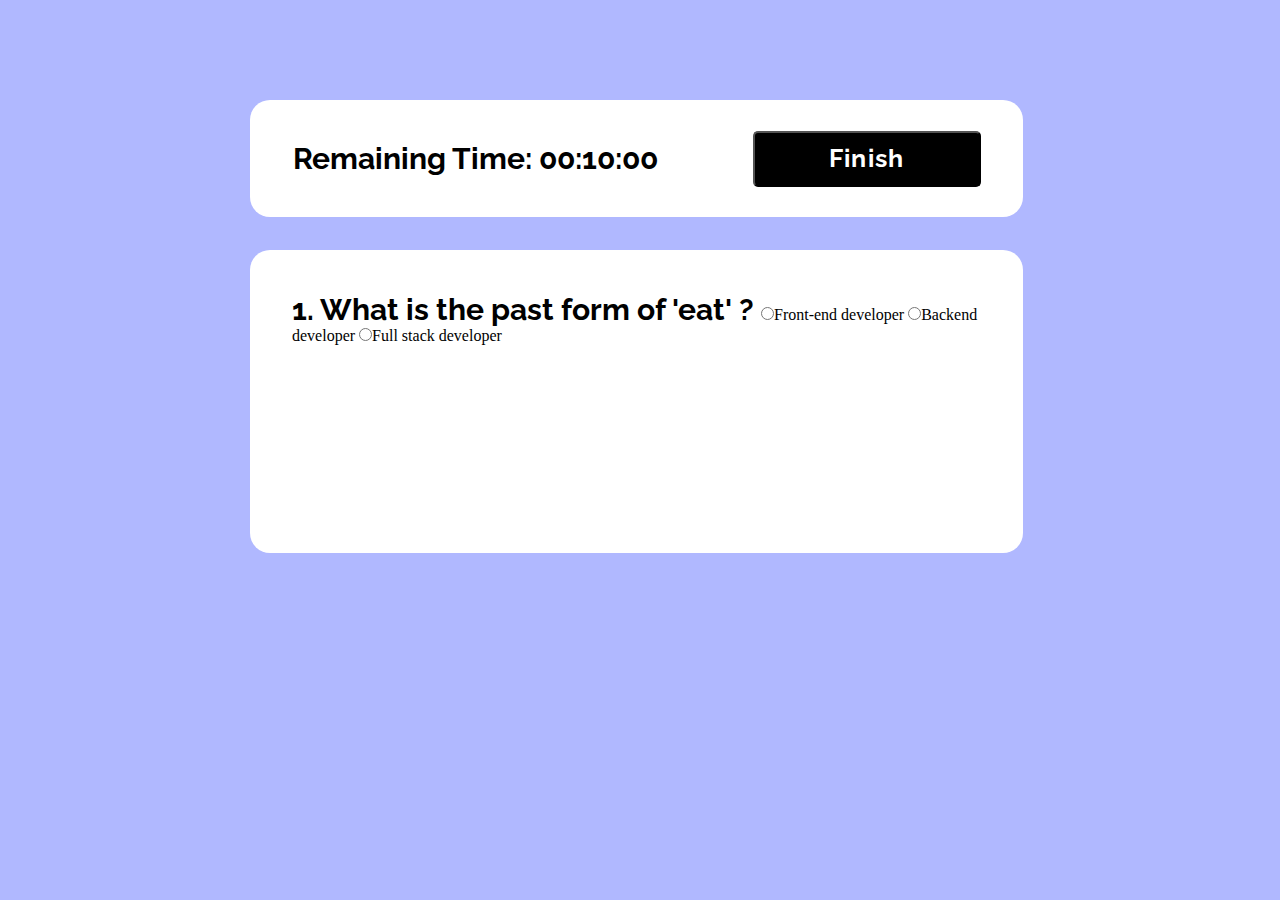
==== mcq.html @ 083d30c7 "upto form" ====
<!DOCTYPE html>
<html lang="en">

<head>
    <meta charset="UTF-8">
    <meta http-equiv="X-UA-Compatible" content="IE=edge">
    <meta name="viewport" content="width=device-width, initial-scale=1.0">
    <title>Techhome Challenge</title>
    <link rel="stylesheet" href="./style/custom.css">

</head>

<body style="background-color:#B0B8FF;">
    <section id="mcq_page">
        <div class="container">
            <div class="exam-contents">
                <div class="exam-header">
                    <h3>Remaining Time: <span id="remaining_time">00:10:00</span></h3>
                    <a href="./mcq.html">
                        <button class="finish_button">Finish</button>
                    </a>
                </div>
                <div id="exam-questions">
                    <div id="single_question">
                        <form action="" onsubmit="handleSubmitAnswer">
                            <label id="question"><span id="question_no">1</span>. <span id="question_text"> What is the past
                                    form of 'eat' ?</span>
                            </label>
                            <label for="Front-end">
                                <input type="radio" name="profession" id="Front-end" value="Front-end Developer">Front-end
                                developer
                            </label>
                            <label for="Backend">
                                <input type="radio" name="profession" id="Backend" value="Back-end Developer">Backend
                                developer
                            </label>
                            <label for="Full-stack">
                                <input type="radio" name="profession" id="Full-stack" value="Full-stack Developer">Full
                                stack developer
                            </label><br>
                        </form>
                    </div>
                   

                </div>
            </div>



        </div>
    </section>






    <script src="./js/script.js"></script>
</body>

</html>
---- style/custom.css ----
@import url('https://fonts.googleapis.com/css2?family=Rosario:wght@300&display=swap');
@import url('https://fonts.googleapis.com/css2?family=Raleway:wght@300;400;500;600;700;800;900&display=swap');

:root {
    --home_bg: #E0CABC;
    --mcq_bg: #B0B8FF;
    --result_bg: #E0CABC;
    --timeout_bg: linear-gradient(to right, #FF646D, #F45656);
    --font_rosario: 'Rosario', sans-serif;
    --font_raleway: 'Raleway', sans-serif;
}

* {
    margin: 0;
    padding: 0;
    box-sizing: border-box;
}

ul {
    list-style-type: none;
}

img {
    vertical-align: middle;
}

a {
    text-decoration: none;
}

/* common css ends */

.full-wrapper {
    width: 100%;
    height: 100vh;
}

.container {
    width: 90%;
    margin: 0 auto;
}

.divider {
    display: flex;
    align-items: center;
}

.banner-img {
    width: 50%;
}

.banner-img img {
    width: 90%;
}

.banner-details {
    width: 50%;
}

.title {
    font-family: var(--font_rosario);
    font-size: 45px;
    font-weight: 400;
    text-align: center;
    margin-bottom: 42px;
}

.details-box {
    width: 603px;
    height: 301px;
    border: 2px solid white;
    background-color: #ffffff;
    box-shadow: 0px, 4px rgba(0, 0, 0, 0.1);
    border-radius: 20px;
    -webkit-border-radius: 20px;
    -moz-border-radius: 20px;
    -ms-border-radius: 20px;
    -o-border-radius: 20px;
    box-shadow: 0px, 4px, 70px, 0 rgba(0, 0, 0, 0.1);
}

.instruction {
    font-family: var(--font_raleway);
    font-size: 35px;
    font-weight: 600;
    line-height: 41px;
    text-align: center;
    color: #373434;
    margin-top: 60px;

}

.topic {
    font-family: var(--font_raleway);
    font-size: 25px;
    font-weight: 300;
    line-height: 29px;
    text-align: center;
    color: #373434;
    margin: 28px 0px;

}

.call-to-action-button {
    font-family: var(--font_raleway);
    font-size: 25px;
    font-weight: 700;
    line-height: 29px;
    letter-spacing: .05em;
    text-align: center;
    height: 70px;
    width: 420px;
    color: white;
    background-color: #000000;
    margin-left: 95px;
    border-radius: 5px;
    -webkit-border-radius: 5px;
    -moz-border-radius: 5px;
    -ms-border-radius: 5px;
    -o-border-radius: 5px;
}

/* home page ends */

/* mcq page starts */

.exam-contents {
    width: 780px;
    margin: 0 auto;
    display: flex;
    flex-direction: column;
}

.exam-header {
    width: 773px;
    height: 117px;
    background: #FFFFFF;
    display: flex;
    justify-content: center;
    align-items: center;
    border-radius: 20px;
    -webkit-border-radius: 20px;
    -moz-border-radius: 20px;
    -ms-border-radius: 20px;
    -o-border-radius: 20px;
    margin-top: 100px;
    margin-bottom: 33px;
}

.exam-header h3 {
    font-family: var(--font_raleway);
    font-size: 30px;
    font-weight: 700;
    line-height: 35px;
    letter-spacing: 0em;
}

.finish_button {
    font-family: var(--font_raleway);
    font-size: 25px;
    font-weight: 700;
    line-height: 29px;
    letter-spacing: .05em;
    text-align: center;
    height: 56px;
    width: 228px;
    color: white;
    background-color: #000000;
    margin-left: 95px;
    border-radius: 5px;
    -webkit-border-radius: 5px;
    -moz-border-radius: 5px;
    -ms-border-radius: 5px;
    -o-border-radius: 5px;
}

#exam-questions {
    width: 773px;
}

#single_question {
    height: 303px;
    width: 773px;
    background: #FFFFFF;
    border-radius: 20px;
    -webkit-border-radius: 20px;
    -moz-border-radius: 20px;
    -ms-border-radius: 20px;
    -o-border-radius: 20px;
    padding: 42px;
}

#question {
    font-family: var(--font_raleway);
    font-size: 30px;
    font-weight: 700;
    line-height: 35px;
    letter-spacing: 0em;
    text-align: left;
}
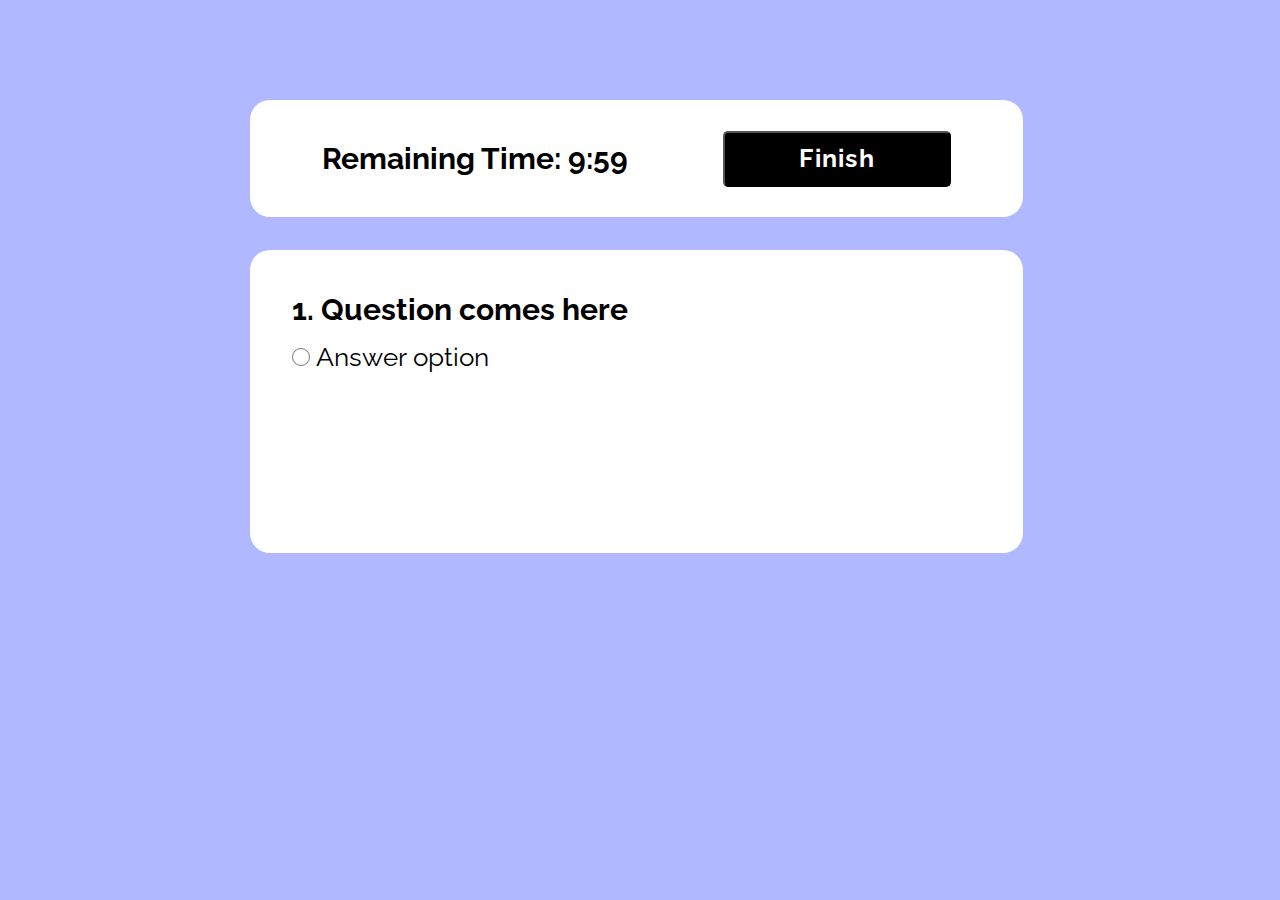
==== commit 038e3b51: "upto timer" ====
--- a/mcq.html
+++ b/mcq.html
@@ -15,33 +15,21 @@
         <div class="container">
             <div class="exam-contents">
                 <div class="exam-header">
-                    <h3>Remaining Time: <span id="remaining_time">00:10:00</span></h3>
+                    <h3>Remaining Time: <span id="timer"></span></h3>
                     <a href="./mcq.html">
                         <button class="finish_button">Finish</button>
                     </a>
                 </div>
                 <div id="exam-questions">
                     <div id="single_question">
-                        <form action="" onsubmit="handleSubmitAnswer">
-                            <label id="question"><span id="question_no">1</span>. <span id="question_text"> What is the past
-                                    form of 'eat' ?</span>
-                            </label>
-                            <label for="Front-end">
-                                <input type="radio" name="profession" id="Front-end" value="Front-end Developer">Front-end
-                                developer
-                            </label>
-                            <label for="Backend">
-                                <input type="radio" name="profession" id="Backend" value="Back-end Developer">Backend
-                                developer
-                            </label>
-                            <label for="Full-stack">
-                                <input type="radio" name="profession" id="Full-stack" value="Full-stack Developer">Full
-                                stack developer
-                            </label><br>
-                        </form>
+                        <h2 id="question"><span id="question_no">1. </span> Question comes here</h2>
+                        <ul>
+                            <li id="option">
+                                <input type="radio" name="answer" id="ans1" class="answer">
+                                <label for="ans1" id="option1">Answer option</label>
+                            </li>
+                        </ul>
                     </div>
-                   
-
                 </div>
             </div>
 
--- a/style/custom.css
+++ b/style/custom.css
@@ -28,7 +28,6 @@
     text-decoration: none;
 }
 
-/* common css ends */
 
 .full-wrapper {
     width: 100%;
@@ -44,6 +43,8 @@
     display: flex;
     align-items: center;
 }
+
+/* common css ends */
 
 .banner-img {
     width: 50%;
@@ -197,4 +198,19 @@
     line-height: 35px;
     letter-spacing: 0em;
     text-align: left;
-}+    margin-bottom: 13px;
+}
+
+#option {
+    font-family: var(--font_raleway);
+    font-size: 26px;
+    font-weight: 400;
+    line-height: 35px;
+    letter-spacing: 0em;
+    text-align: left;
+    cursor: pointer;
+}
+#option input{
+    height: 18px;
+    width: 18px;
+}
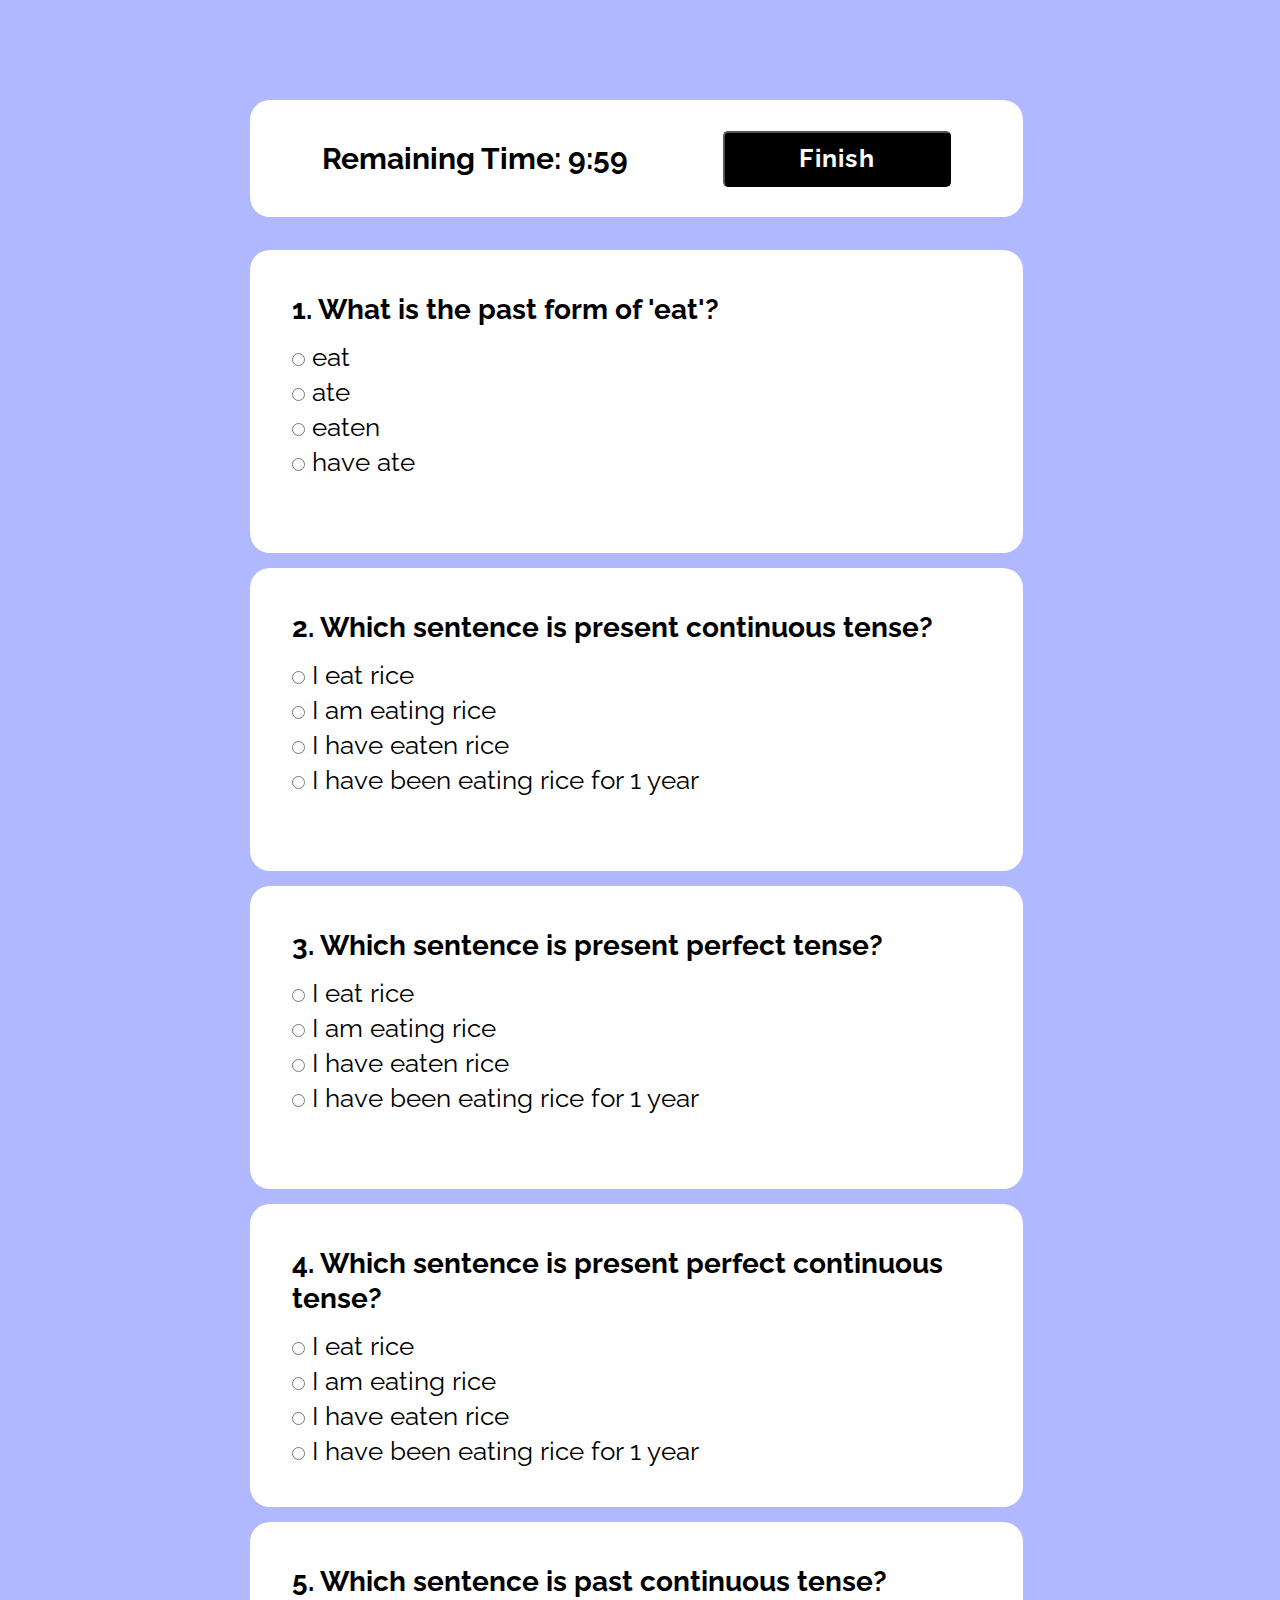
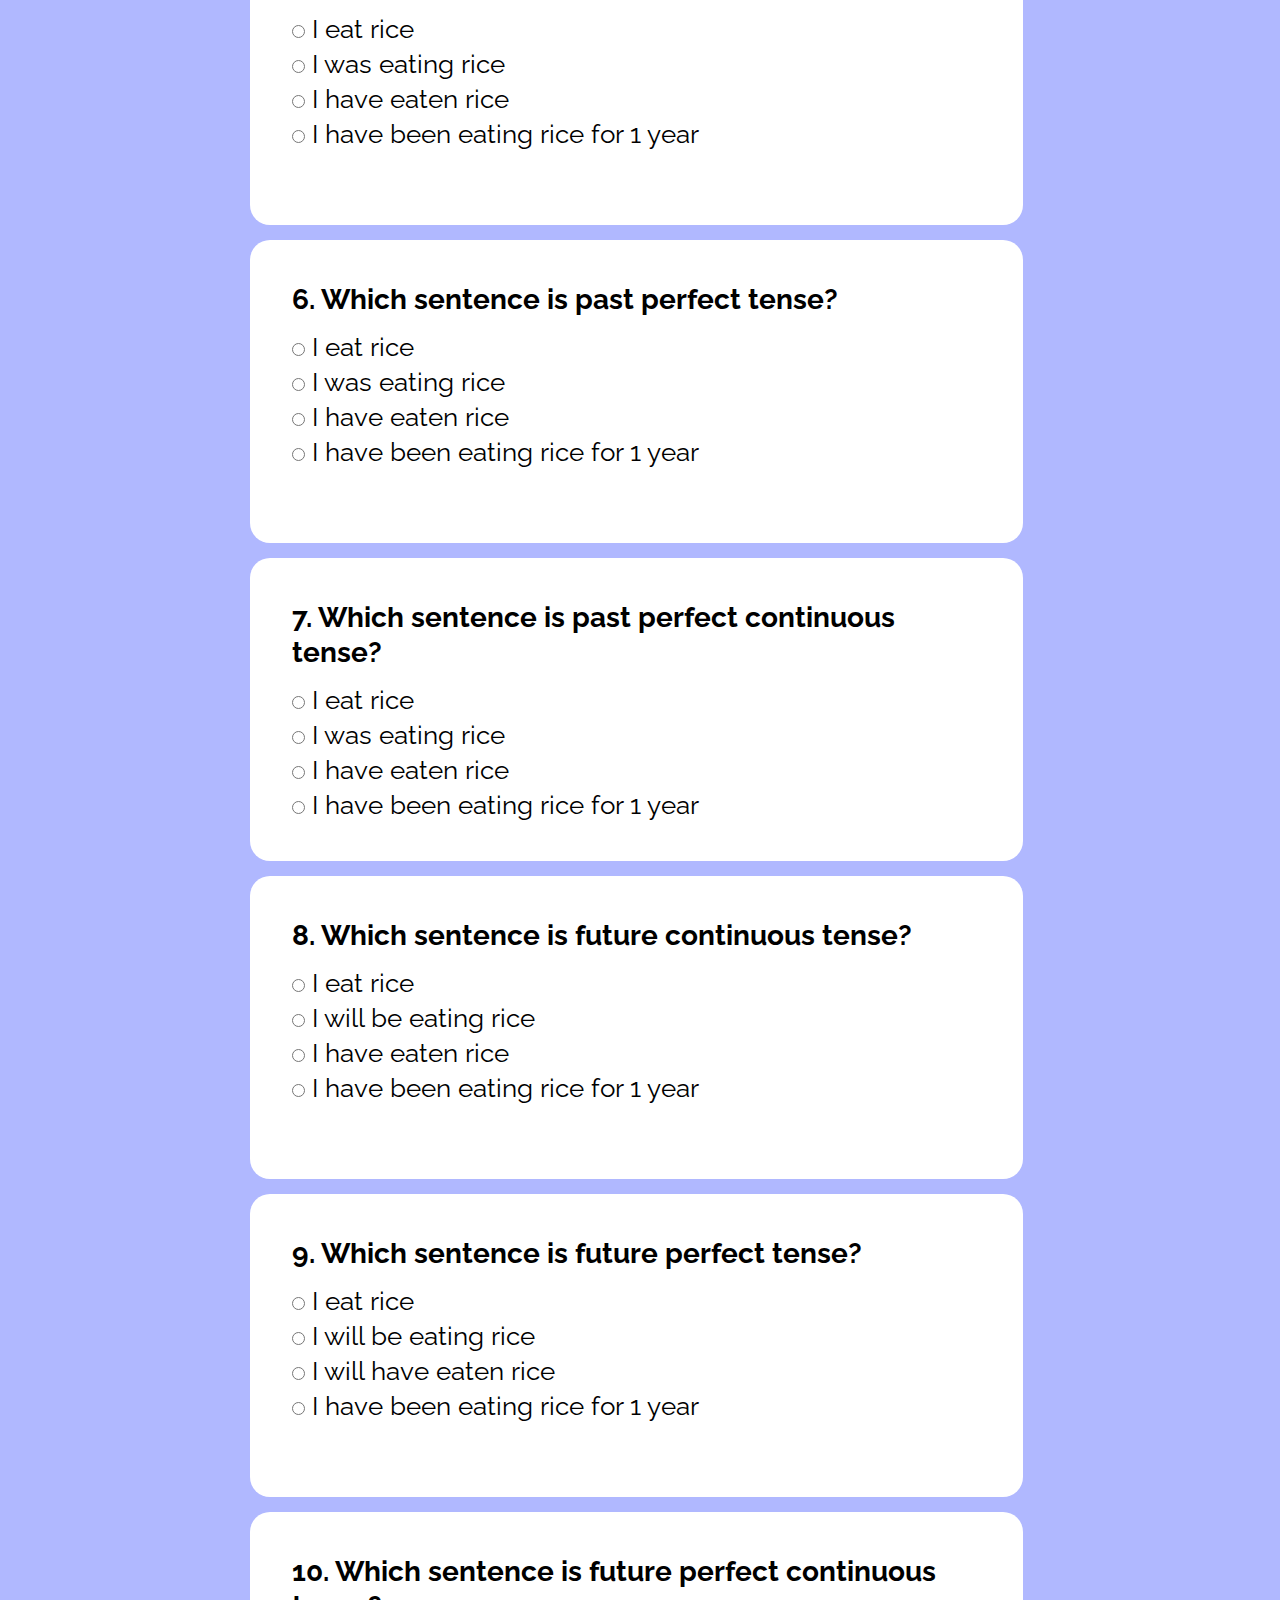
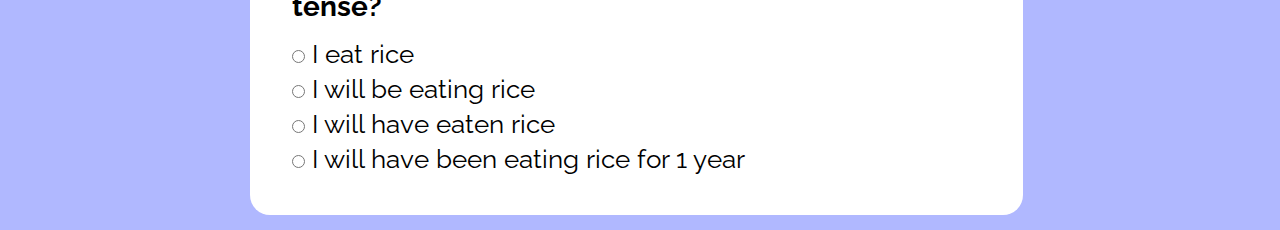
==== commit f253271b: "ui with timeout" ====
--- a/mcq.html
+++ b/mcq.html
@@ -16,24 +16,14 @@
             <div class="exam-contents">
                 <div class="exam-header">
                     <h3>Remaining Time: <span id="timer"></span></h3>
-                    <a href="./mcq.html">
+                    <a href="./result.html">
                         <button class="finish_button">Finish</button>
                     </a>
                 </div>
                 <div id="exam-questions">
-                    <div id="single_question">
-                        <h2 id="question"><span id="question_no">1. </span> Question comes here</h2>
-                        <ul>
-                            <li id="option">
-                                <input type="radio" name="answer" id="ans1" class="answer">
-                                <label for="ans1" id="option1">Answer option</label>
-                            </li>
-                        </ul>
-                    </div>
+                    
                 </div>
             </div>
-
-
 
         </div>
     </section>
--- a/style/custom.css
+++ b/style/custom.css
@@ -114,6 +114,23 @@
     color: white;
     background-color: #000000;
     margin-left: 95px;
+    border-radius: 5px;
+    -webkit-border-radius: 5px;
+    -moz-border-radius: 5px;
+    -ms-border-radius: 5px;
+    -o-border-radius: 5px;
+}
+.medium-call-to-action-button {
+    font-family: var(--font_raleway);
+    font-size: 25px;
+    font-weight: 700;
+    line-height: 29px;
+    letter-spacing: .05em;
+    text-align: center;
+    height: 70px;
+    width: 344px;
+    color: white;
+    background-color: #000000;
     border-radius: 5px;
     -webkit-border-radius: 5px;
     -moz-border-radius: 5px;
@@ -189,11 +206,12 @@
     -ms-border-radius: 20px;
     -o-border-radius: 20px;
     padding: 42px;
-}
-
-#question {
-    font-family: var(--font_raleway);
-    font-size: 30px;
+    margin-bottom: 15px;
+}
+
+#question , #question span{
+    font-family: var(--font_raleway);
+    font-size: 28px;
     font-weight: 700;
     line-height: 35px;
     letter-spacing: 0em;
@@ -201,7 +219,8 @@
     margin-bottom: 13px;
 }
 
-#option {
+
+.option {
     font-family: var(--font_raleway);
     font-size: 26px;
     font-weight: 400;
@@ -210,6 +229,7 @@
     text-align: left;
     cursor: pointer;
 }
+
 #option input{
     height: 18px;
     width: 18px;
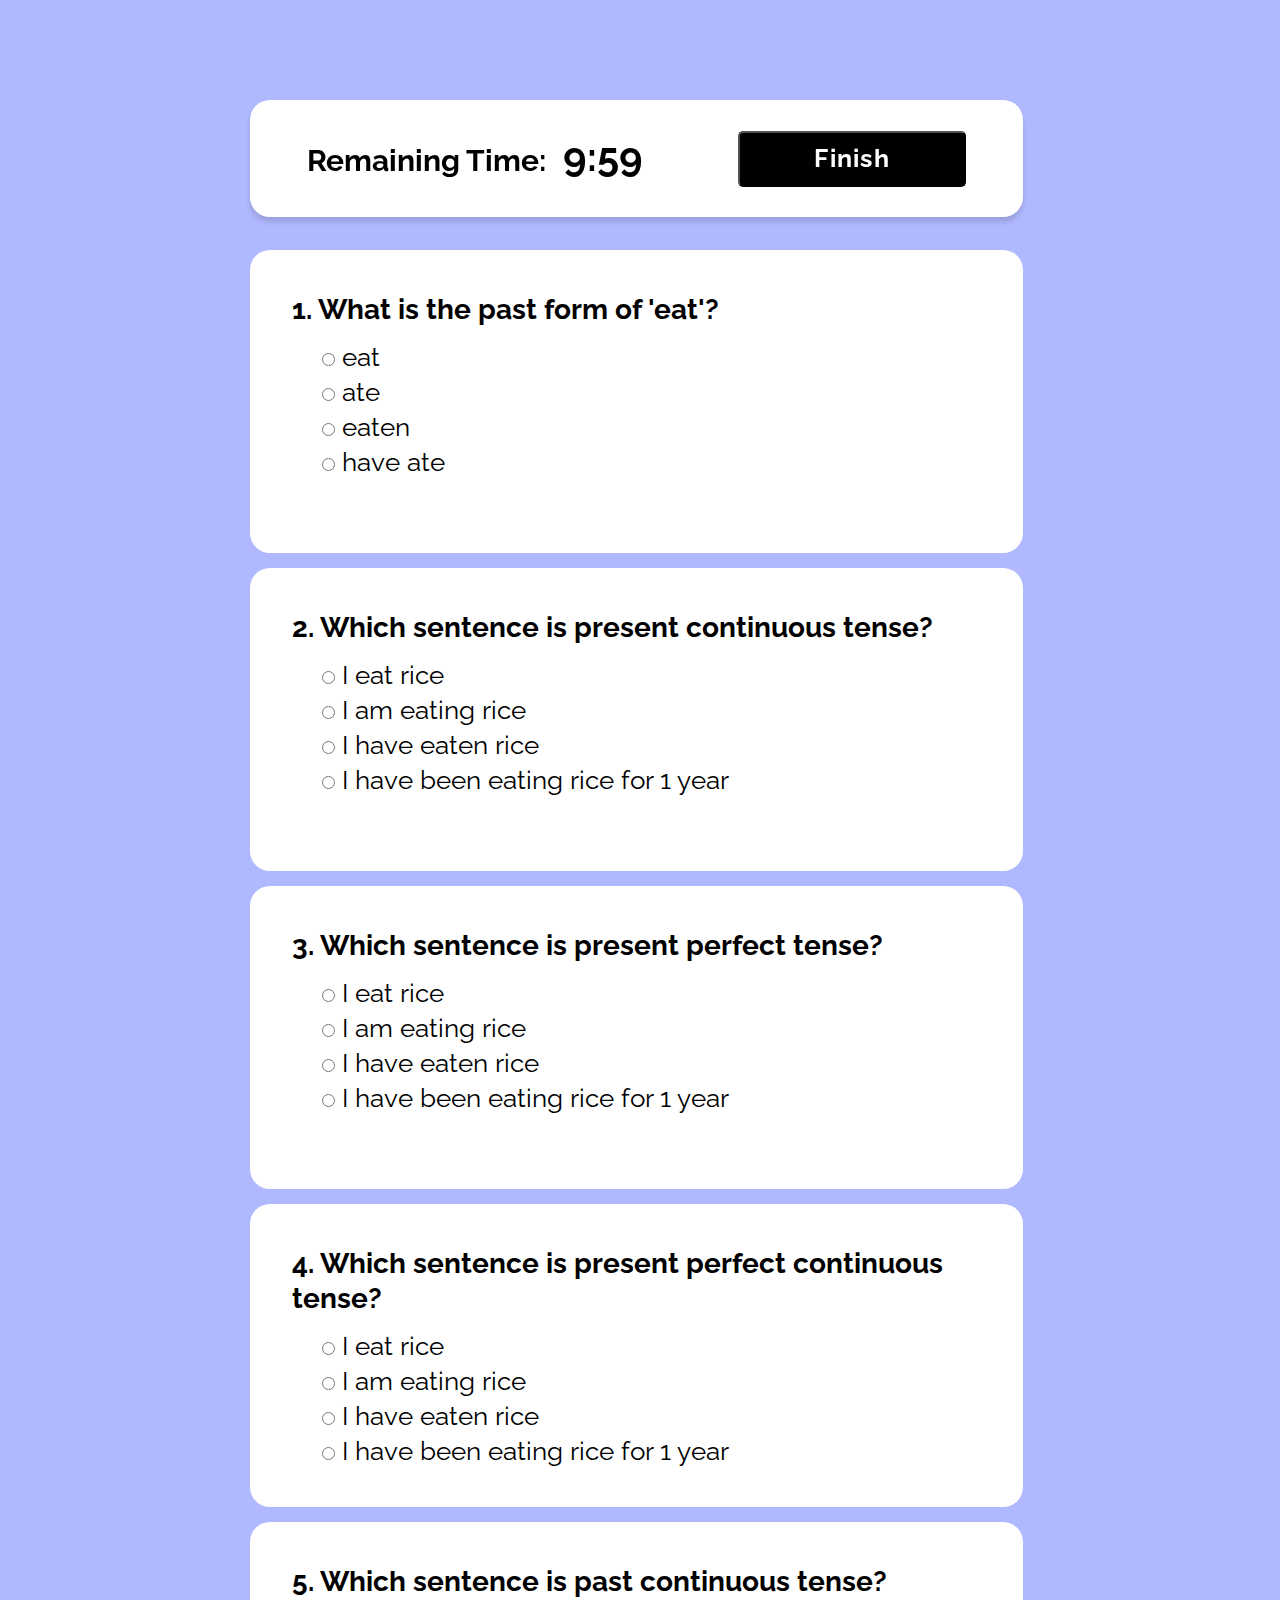
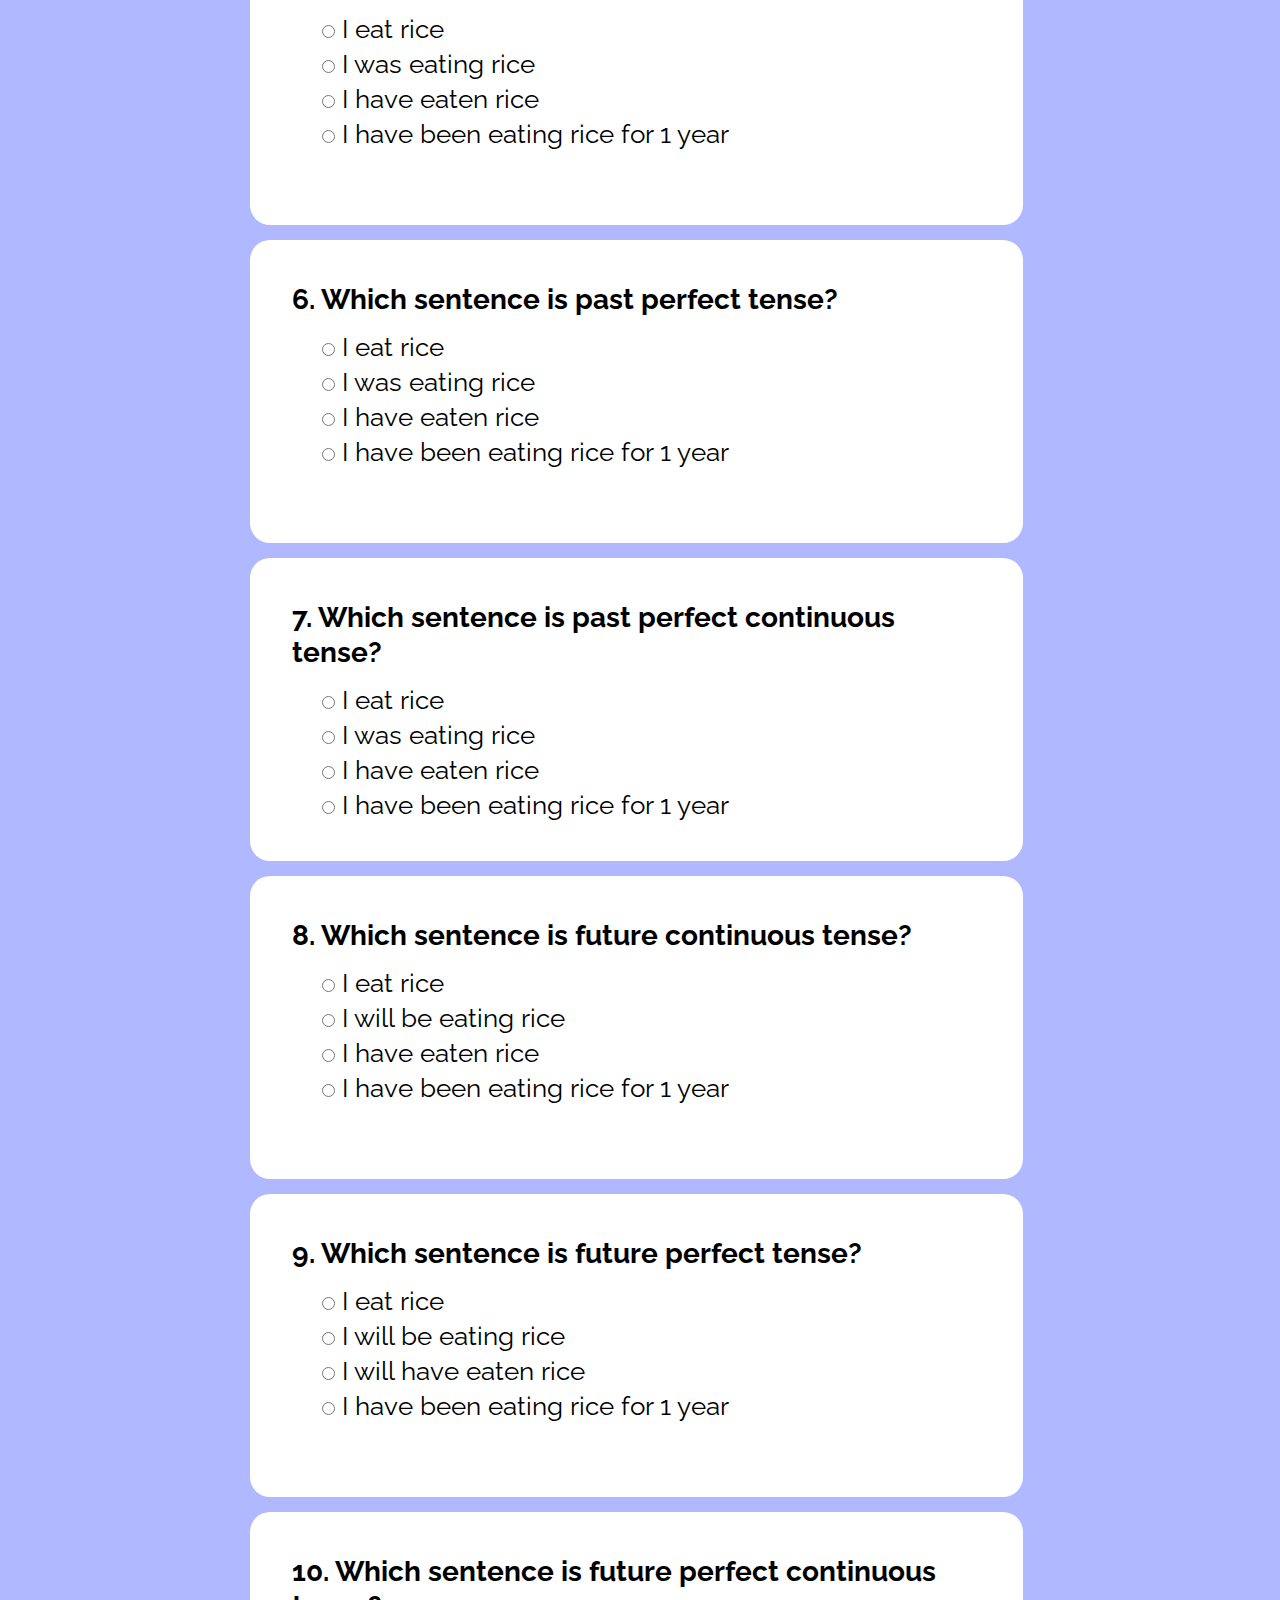
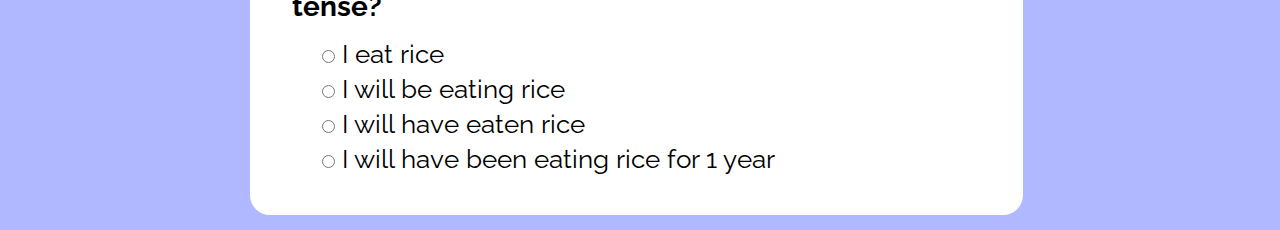
==== commit 6c5cc016: "option managed" ====
--- a/mcq.html
+++ b/mcq.html
@@ -14,10 +14,10 @@
     <section id="mcq_page">
         <div class="container">
             <div class="exam-contents">
-                <div class="exam-header">
-                    <h3>Remaining Time: <span id="timer"></span></h3>
+                <div class="exam-header" style="position: sticky; top:0; box-shadow: 0px 5px 5px 0px rgba(0, 0, 0, 0.129);">
+                    <h3 >Remaining Time: <span id="timer" style="margin-left:10px ; font-size: 40px;"></span></h3>
                     <a href="./result.html">
-                        <button class="finish_button">Finish</button>
+                        <button type="button" class="finish_button" onclick="displayResult()">Finish</button>
                     </a>
                 </div>
                 <div id="exam-questions">
